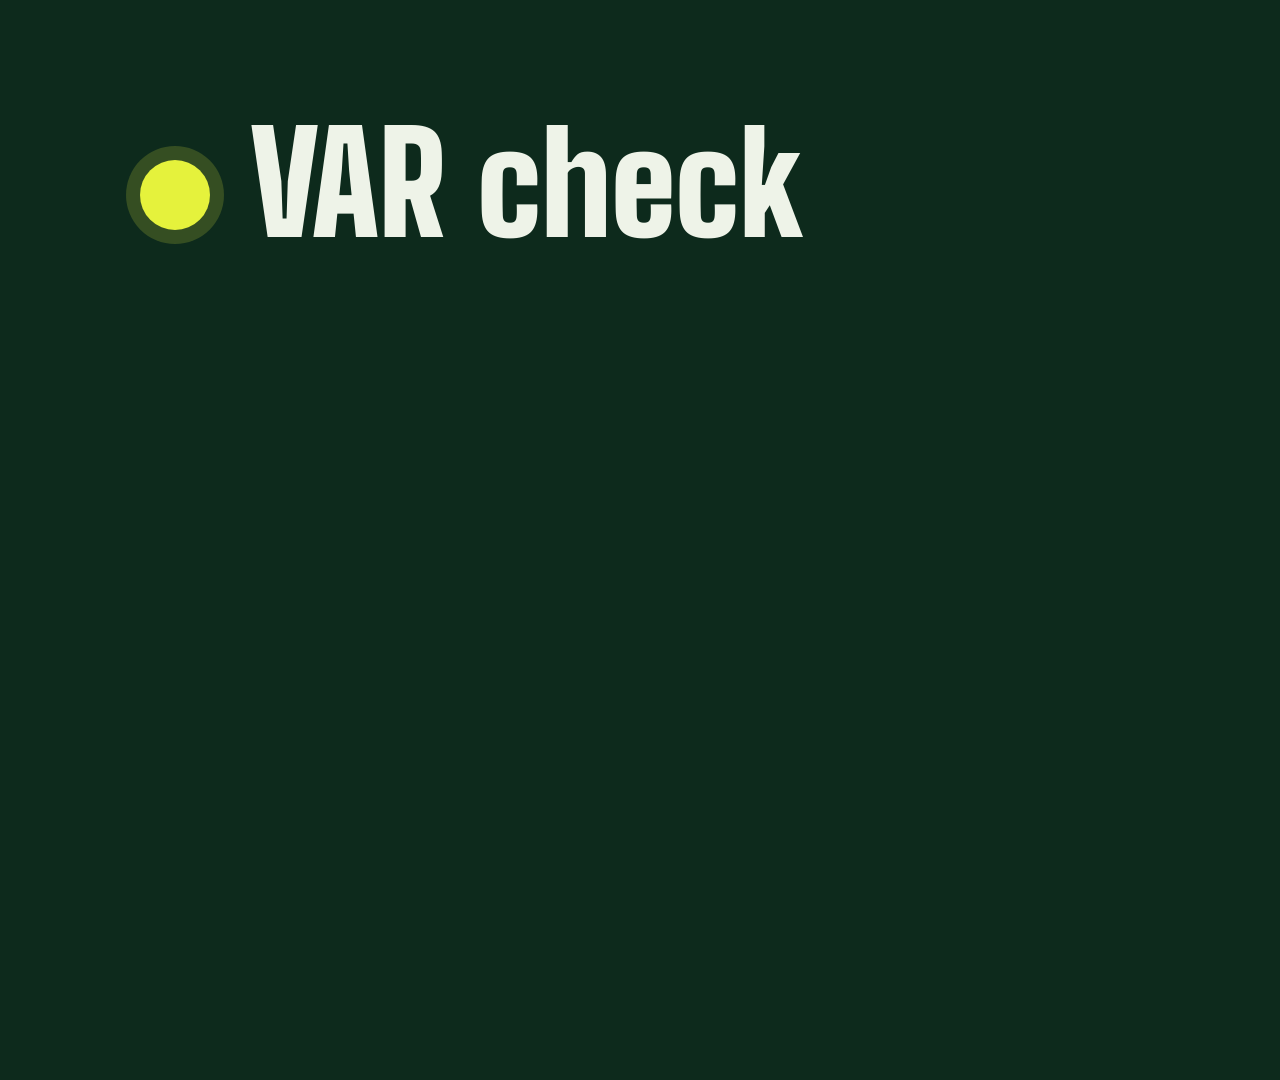
==== video/scenes.html @ a3830e38 "Held-out RefBench, latency, tracing, groundedness eval, Azure AI Speech, student budget" ====
<!doctype html>
<html lang="en">
<head>
<meta charset="utf-8">
<title>Fourth Official: video scenes</title>
<!-- Title, agents, RefBench, architecture and closing scenes for the demo video (video/record.py).
     Every line shown in the agents scene is real output from the agents (video/agents_log.json). -->
<style>
  @font-face { font-family: "Big Shoulders Display"; font-weight: 800; src: url(../web/fonts/big-shoulders-display-latin-800-normal.woff2) format("woff2"); }
  @font-face { font-family: "Big Shoulders Display"; font-weight: 900; src: url(../web/fonts/big-shoulders-display-latin-900-normal.woff2) format("woff2"); }
  @font-face { font-family: "Atkinson Hyperlegible"; font-weight: 400; src: url(../web/fonts/atkinson-hyperlegible-latin-400-normal.woff2) format("woff2"); }
  @font-face { font-family: "Atkinson Hyperlegible"; font-weight: 700; src: url(../web/fonts/atkinson-hyperlegible-latin-700-normal.woff2) format("woff2"); }
  :root { --bg: #0d2a1c; --grass: #1d5b3a; --chalk: #eef3e8; --ink: #13212b; --paper: #f4f7f1; --ref: #e5f23c; --alarm: #e5352b; --muted: #9fb3a6;
          --display: "Big Shoulders Display", sans-serif; --text: "Atkinson Hyperlegible", sans-serif; }
  * { box-sizing: border-box; }
  html, body { margin: 0; width: 1920px; height: 1080px; overflow: hidden; background: var(--bg); color: var(--chalk); font-family: var(--text); }
  .scene { position: absolute; inset: 0; padding: 120px 140px; display: none; }
  .scene.on { display: block; }
  .step { position: absolute; inset: 120px 140px; opacity: 0; transition: opacity .6s ease; }
  .step.on { opacity: 1; }
  .huge { font-family: var(--display); font-weight: 900; font-size: 300px; line-height: .85; color: var(--ref); margin: 0; }
  .big { font-family: var(--display); font-weight: 900; font-size: 140px; line-height: .9; margin: 0; }
  .lead { font-size: 52px; line-height: 1.25; max-width: 1400px; margin: 40px 0 0; }
  .small { font-size: 26px; color: var(--muted); margin-top: 36px; }
  .dot { display: inline-block; width: 70px; height: 70px; border-radius: 50%; background: var(--ref); vertical-align: middle; margin-right: 40px;
         box-shadow: 0 0 0 14px rgba(229, 242, 60, .18); animation: pulse 1.2s ease-in-out infinite; }
  @keyframes pulse { 50% { box-shadow: 0 0 0 34px rgba(229, 242, 60, 0); } }

  /* agents */
  .agents { display: grid; grid-template-columns: 520px 1fr; gap: 60px; height: 100%; }
  .agents h2 { font-family: var(--display); font-weight: 900; font-size: 84px; line-height: .95; margin: 0 0 40px; }
  .agents ol { list-style: none; margin: 0; padding: 0; display: flex; flex-direction: column; gap: 26px; }
  .agents li { font-size: 30px; line-height: 1.3; padding-left: 26px; border-left: 8px solid rgba(238, 243, 232, .2); color: var(--muted); transition: all .4s; }
  .agents li b { display: block; font-size: 38px; color: var(--chalk); }
  .agents li.on { border-left-color: var(--ref); color: var(--chalk); }
  .term { background: #07120c; border: 2px solid #1f3a2b; padding: 36px 40px; font-family: "DejaVu Sans Mono", Consolas, monospace; font-size: 25px; line-height: 1.5;
          white-space: pre-wrap; overflow: hidden; height: 840px; color: #cfe0d4; }
  .term .cmd { color: var(--ref); }
  .term .ok { color: #8fe3a5; }
  .term .drop { color: #ff8a7f; }

  /* refbench */
  .bars { margin-top: 50px; display: flex; flex-direction: column; gap: 46px; }
  .bar { display: grid; grid-template-columns: 560px 1fr 200px; align-items: center; gap: 30px; font-size: 36px; }
  .bar .track { height: 70px; background: rgba(238, 243, 232, .12); position: relative; }
  .bar .fill { position: absolute; inset: 0 auto 0 0; width: 0; background: var(--chalk); transition: width 1.6s cubic-bezier(.2, .7, .2, 1); }
  .bar.agents-row .fill { background: var(--ref); }
  .bar .val { font-family: var(--display); font-weight: 900; font-size: 84px; }
  .facts { display: flex; gap: 90px; margin-top: 50px; font-size: 30px; color: var(--muted); }
  .facts b { display: block; font-family: var(--display); font-size: 72px; color: var(--chalk); font-weight: 900; }

  /* architecture */
  svg text { font-family: var(--text); }
</style>
</head>
<body>

<section class="scene" id="title">
  <div class="step" data-at="0"><p class="big"><span class="dot"></span>VAR check</p></div>
  <div class="step" data-at="2.6">
    <p class="huge">74%</p>
    <p class="lead">of Premier League fans say the reasoning behind VAR decisions is not clear.</p>
    <p class="small">Football Supporters' Association survey of almost 8,000 fans, reported by BBC Sport, March 2026.</p>
  </div>
  <div class="step" data-at="7.2">
    <p class="big">Fourth Official</p>
    <p class="lead">What the referee could see. The Law that applies. The decision, on every screen, and never before the officials make it.</p>
  </div>
</section>

<section class="scene" id="agents">
  <div class="agents">
    <div>
      <h2>Agents on Microsoft Foundry</h2>
      <ol>
        <li data-agent="0"><b>Laws Clerk</b>finds the clause in the IFAB Laws (Azure AI Search) and quotes it word for word</li>
        <li data-agent="1"><b>Verifier</b>no AI: every number must match its measurement, no decision before the officials</li>
        <li data-agent="2"><b>Contradicteur</b>removes any sentence that says more than its evidence</li>
        <li data-agent="3"><b>Narrator</b>one card per screen, club and language, checked again</li>
      </ol>
    </div>
    <div class="term" id="term"></div>
  </div>
</section>

<section class="scene" id="refbench">
  <p class="big">RefBench</p>
  <p class="lead" id="rb-lead" style="font-size:36px;margin-top:24px">Synthetic incidents with answers from explicit rules. The agents never see the answers.</p>
  <div class="bars">
    <div class="bar"><span>Trusting the call on the field</span><div class="track"><div class="fill" id="rb-on"></div></div><span class="val" id="rb-on-v"></span></div>
    <div class="bar agents-row"><span>Fourth Official agents</span><div class="track"><div class="fill" id="rb-ag"></div></div><span class="val" id="rb-ag-v"></span></div>
  </div>
  <div class="facts" id="rb-facts"></div>
</section>

<section class="scene" id="architecture">
  <p class="big" style="font-size:96px">Built on Azure, on a student account</p>
  <svg viewBox="0 0 1640 700" width="1640" height="700" style="margin-top:40px" aria-label="Architecture">
    <defs><marker id="arr" viewBox="0 0 10 10" refX="9" refY="5" markerWidth="8" markerHeight="8" orient="auto"><path d="M0 0 L10 5 L0 10 z" fill="#eef3e8"/></marker></defs>
    <g font-size="24" fill="#eef3e8">
      <!-- row 1: the live chain -->
      <g id="chain"></g>
    </g>
  </svg>
</section>

<section class="scene" id="end">
  <div class="step" data-at="0">
    <p class="big">Fourth Official</p>
    <p class="lead">Never ahead of the officials.<br>Every sentence has evidence.<br>Every number matches it.</p>
    <p class="lead" style="color:var(--ref)">Built by two students on Azure for Students.<br>No credit card. Free tiers. <span id="cost"></span></p>
    <p class="small">Synthetic match: every club, player and official is fictional. Code: github.com/Delmas2005/MicrosoftHackthon</p>
  </div>
</section>

<script>
  // What the whole hackathon cost, from Azure Cost Management (resource group rg-fourth-official).
  const COST = "€0.19";
  const BUDGET = `Azure for Students: free tiers, no credit card. The whole hackathon so far: ${COST} of student credit.`;
  const scene = new URLSearchParams(location.search).get("scene") || "title";
  if (scene === "end") document.getElementById("cost").textContent = `${COST} of student credit, so far.`;
  document.getElementById(scene).classList.add("on");
  const at = (s, f) => setTimeout(f, s * 1000);
  for (const st of document.querySelectorAll(`#${scene} .step`)) {
    at(+st.dataset.at, () => {
      document.querySelectorAll(`#${scene} .step.on`).forEach((x) => x.classList.remove("on"));
      st.classList.add("on");
    });
  }

  if (scene === "agents") {
    fetch("agents_log.json").then((r) => r.json()).then((log) => {
      const term = document.getElementById("term");
      let t = 0.3;
      for (const block of log) {
        at(t, () => document.querySelectorAll("[data-agent]").forEach((li) => li.classList.toggle("on", +li.dataset.agent === block.agent)));
        for (const line of block.lines) {
          at(t, () => {
            const span = document.createElement("span");
            span.className = line.startsWith(">") ? "cmd" : /dropped|DROPPED/.test(line) ? "drop" : /OK|caught/.test(line) ? "ok" : "";
            span.textContent = line + "\n";
            term.append(span);
            term.scrollTop = term.scrollHeight;
          });
          t += block.pace || 0.32;
        }
        t += 0.9;
      }
    });
  }

  if (scene === "refbench") {
    fetch("refbench.json").then((r) => r.json()).then((rb) => {
      document.getElementById("rb-lead").textContent = rb.lead ||
        `${rb.items} synthetic incidents (penalties, offside, handball, red cards, holding), with answers from explicit rules. The agents never see the answers.`;
      const set = (id, v) => { document.getElementById(id + "-v").textContent = `${Math.round(v * 100)}%`; at(0.6, () => (document.getElementById(id).style.width = `${v * 100}%`)); };
      set("rb-on", rb.on_field_accuracy); set("rb-ag", rb.agents_accuracy);
      const facts = document.getElementById("rb-facts");
      for (const [label, v] of rb.facts) facts.insertAdjacentHTML("beforeend", `<div><b>${v}</b>${label}</div>`);
      if (rb.verdict) at(2.5, () => facts.insertAdjacentHTML("afterend", `<p class="lead" style="font-size:40px;color:var(--ref)">${rb.verdict}</p>`));
    });
  }

  if (scene === "architecture") {
    const g = document.getElementById("chain");
    const box = (x, y, w, h, title, sub, accent) => g.insertAdjacentHTML("beforeend",
      `<rect x="${x}" y="${y}" width="${w}" height="${h}" fill="${accent ? "#e5f23c" : "none"}" stroke="#eef3e8" stroke-width="2"/>` +
      `<text x="${x + 16}" y="${y + 42}" font-size="27" font-weight="700" fill="${accent ? "#13212b" : "#eef3e8"}">${title}</text>` +
      sub.map((line, i) => `<text x="${x + 16}" y="${y + 76 + i * 28}" font-size="20" fill="${accent ? "#13212b" : "#9fb3a6"}">${line}</text>`).join(""));
    const arrow = (x1, y1, x2, y2) => g.insertAdjacentHTML("beforeend",
      `<line x1="${x1}" y1="${y1}" x2="${x2}" y2="${y2}" stroke="#eef3e8" stroke-width="2" marker-end="url(#arr)"/>`);
    const W = 228, GAP = 44, Y = 30, H = 150, xs = [0, 1, 2, 3, 4, 5].map((i) => i * (W + GAP));
    box(xs[0], Y, W, H, "Match feed", ["replayed live", "VAR outcomes hidden"]);
    box(xs[1], Y, W, H, "Spotter", ["incident, VAR check,", "decision settled"]);
    box(xs[2], Y, W, H, "Agents", ["Microsoft Foundry:", "gpt-5-mini, 4.1-mini"], true);
    box(xs[3], Y, W, H, "Verifier", ["no AI: evidence,", "numbers, timing"]);
    box(xs[4], Y, W, H, "Web PubSub", ["cards pushed", "to every screen"]);
    box(xs[5], Y, W, H, "Azure Storage", ["static website: TV,", "stadium, phone"]);
    for (let i = 0; i < 5; i++) arrow(xs[i] + W, Y + H / 2, xs[i + 1] - 4, Y + H / 2);
    const W2 = 360, X2 = [0, 1, 2, 3].map((i) => i * (W2 + 66)), Y2 = 300;
    box(X2[0], Y2, W2, H, "Azure AI Search", ["IFAB Laws of the Game", "2025/26, free tier"]);
    box(X2[1], Y2, W2, H, "Referee's Eye", ["12 MCP tools: sight lines,", "best view, offside"]);
    box(X2[2], Y2, W2, H, "Application Insights", ["a trace of every agent", "and every model call"]);
    box(X2[3], Y2, W2, H, "Azure AI Speech", ["neural voice for the", "audio cards, free tier"]);
    arrow(X2[0] + 200, Y2, xs[2] + 40, Y + H + 4);
    arrow(X2[1] + 160, Y2, xs[2] + 110, Y + H + 4);
    arrow(xs[2] + 190, Y + H + 4, X2[2] + 80, Y2 - 4);
    arrow(X2[3] + 200, Y2, xs[5] + 110, Y + H + 4);
    g.insertAdjacentHTML("beforeend", `<text x="0" y="530" font-size="27" fill="#eef3e8">Laws Clerk, Contradicteur and Narrator write; the verifier and the Contradicteur check every sentence.</text>`);
    g.insertAdjacentHTML("beforeend", `<text x="0" y="574" font-size="27" fill="#9fb3a6">If a model is slow or fails, the template card stays on screen: the match never waits for AI.</text>`);
    g.insertAdjacentHTML("beforeend", `<text x="0" y="650" font-size="34" font-weight="700" fill="#e5f23c">${BUDGET}</text>`);
  }
</script>
</body>
</html>
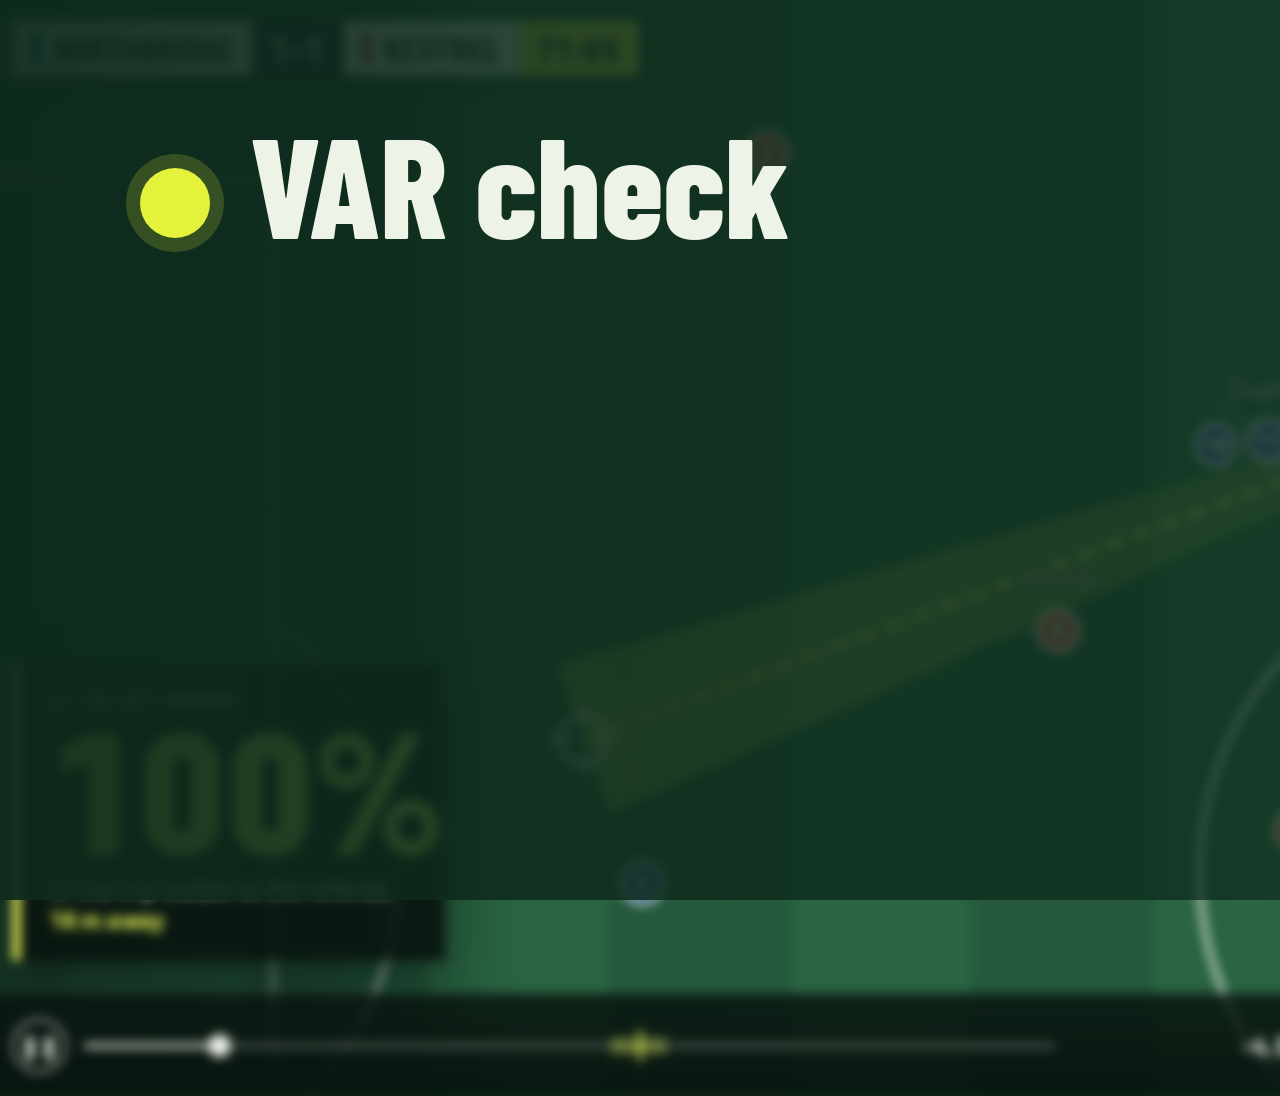
==== commit 56e8f6b6: "Broadcast redesign: Barlow, smooth motion, LED board, phone frame, video with crossfades" ====
--- a/video/scenes.html
+++ b/video/scenes.html
@@ -6,20 +6,24 @@
 <!-- Title, agents, RefBench, architecture and closing scenes for the demo video (video/record.py).
      Every line shown in the agents scene is real output from the agents (video/agents_log.json). -->
 <style>
-  @font-face { font-family: "Big Shoulders Display"; font-weight: 800; src: url(../web/fonts/big-shoulders-display-latin-800-normal.woff2) format("woff2"); }
-  @font-face { font-family: "Big Shoulders Display"; font-weight: 900; src: url(../web/fonts/big-shoulders-display-latin-900-normal.woff2) format("woff2"); }
-  @font-face { font-family: "Atkinson Hyperlegible"; font-weight: 400; src: url(../web/fonts/atkinson-hyperlegible-latin-400-normal.woff2) format("woff2"); }
-  @font-face { font-family: "Atkinson Hyperlegible"; font-weight: 700; src: url(../web/fonts/atkinson-hyperlegible-latin-700-normal.woff2) format("woff2"); }
+  @font-face { font-family: "Barlow Condensed"; font-weight: 700; src: url(../web/fonts/barlow-condensed-latin-700-normal.woff2) format("woff2"); }
+  @font-face { font-family: "Barlow Condensed"; font-weight: 800; src: url(../web/fonts/barlow-condensed-latin-800-normal.woff2) format("woff2"); }
+  @font-face { font-family: "Barlow"; font-weight: 400; src: url(../web/fonts/barlow-latin-400-normal.woff2) format("woff2"); }
+  @font-face { font-family: "Barlow"; font-weight: 500; src: url(../web/fonts/barlow-latin-500-normal.woff2) format("woff2"); }
+  @font-face { font-family: "Barlow"; font-weight: 700; src: url(../web/fonts/barlow-latin-700-normal.woff2) format("woff2"); }
   :root { --bg: #0d2a1c; --grass: #1d5b3a; --chalk: #eef3e8; --ink: #13212b; --paper: #f4f7f1; --ref: #e5f23c; --alarm: #e5352b; --muted: #9fb3a6;
-          --display: "Big Shoulders Display", sans-serif; --text: "Atkinson Hyperlegible", sans-serif; }
+          --display: "Barlow Condensed", sans-serif; --text: "Barlow", sans-serif; }
   * { box-sizing: border-box; }
   html, body { margin: 0; width: 1920px; height: 1080px; overflow: hidden; background: var(--bg); color: var(--chalk); font-family: var(--text); }
   .scene { position: absolute; inset: 0; padding: 120px 140px; display: none; }
   .scene.on { display: block; }
-  .step { position: absolute; inset: 120px 140px; opacity: 0; transition: opacity .6s ease; }
+  .step { position: absolute; inset: 120px 140px; opacity: 0; transition: opacity .6s ease; z-index: 2; }
+  #title iframe.bg { position: absolute; inset: 0; width: 1920px; height: 1080px; border: 0; z-index: 0; filter: blur(5px) saturate(.85); transform: scale(1.03); }
+  #title .veil { position: absolute; inset: 0; z-index: 1;
+    background: linear-gradient(90deg, rgba(13, 42, 28, .94) 0, rgba(13, 42, 28, .84) 55%, rgba(13, 42, 28, .72) 100%); }
   .step.on { opacity: 1; }
-  .huge { font-family: var(--display); font-weight: 900; font-size: 300px; line-height: .85; color: var(--ref); margin: 0; }
-  .big { font-family: var(--display); font-weight: 900; font-size: 140px; line-height: .9; margin: 0; }
+  .huge { font-family: var(--display); font-weight: 800; font-size: 300px; line-height: .85; color: var(--ref); margin: 0; }
+  .big { font-family: var(--display); font-weight: 800; font-size: 140px; line-height: .9; margin: 0; }
   .lead { font-size: 52px; line-height: 1.25; max-width: 1400px; margin: 40px 0 0; }
   .small { font-size: 26px; color: var(--muted); margin-top: 36px; }
   .dot { display: inline-block; width: 70px; height: 70px; border-radius: 50%; background: var(--ref); vertical-align: middle; margin-right: 40px;
@@ -28,7 +32,7 @@
 
   /* agents */
   .agents { display: grid; grid-template-columns: 520px 1fr; gap: 60px; height: 100%; }
-  .agents h2 { font-family: var(--display); font-weight: 900; font-size: 84px; line-height: .95; margin: 0 0 40px; }
+  .agents h2 { font-family: var(--display); font-weight: 800; font-size: 84px; line-height: .95; margin: 0 0 40px; }
   .agents ol { list-style: none; margin: 0; padding: 0; display: flex; flex-direction: column; gap: 26px; }
   .agents li { font-size: 30px; line-height: 1.3; padding-left: 26px; border-left: 8px solid rgba(238, 243, 232, .2); color: var(--muted); transition: all .4s; }
   .agents li b { display: block; font-size: 38px; color: var(--chalk); }
@@ -45,9 +49,9 @@
   .bar .track { height: 70px; background: rgba(238, 243, 232, .12); position: relative; }
   .bar .fill { position: absolute; inset: 0 auto 0 0; width: 0; background: var(--chalk); transition: width 1.6s cubic-bezier(.2, .7, .2, 1); }
   .bar.agents-row .fill { background: var(--ref); }
-  .bar .val { font-family: var(--display); font-weight: 900; font-size: 84px; }
+  .bar .val { font-family: var(--display); font-weight: 800; font-size: 84px; }
   .facts { display: flex; gap: 90px; margin-top: 50px; font-size: 30px; color: var(--muted); }
-  .facts b { display: block; font-family: var(--display); font-size: 72px; color: var(--chalk); font-weight: 900; }
+  .facts b { display: block; font-family: var(--display); font-size: 72px; color: var(--chalk); font-weight: 800; }
 
   /* architecture */
   svg text { font-family: var(--text); }
@@ -56,6 +60,9 @@
 <body>
 
 <section class="scene" id="title">
+  <!-- The product from the first frame: a live replay behind the opening lines. -->
+  <iframe class="bg" src="../web/?screen=tv&amp;incident=INC-04&amp;phase=checking&amp;clean" title="Replay" aria-hidden="true" tabindex="-1"></iframe>
+  <div class="veil"></div>
   <div class="step" data-at="0"><p class="big"><span class="dot"></span>VAR check</p></div>
   <div class="step" data-at="2.6">
     <p class="huge">74%</p>
@@ -64,7 +71,7 @@
   </div>
   <div class="step" data-at="7.2">
     <p class="big">Fourth Official</p>
-    <p class="lead">What the referee could see. The Law that applies. The decision, on every screen, and never before the officials make it.</p>
+    <p class="lead">What the referee could see. The Law that applies.<br>The decision on every screen, never before the officials.</p>
   </div>
 </section>
 
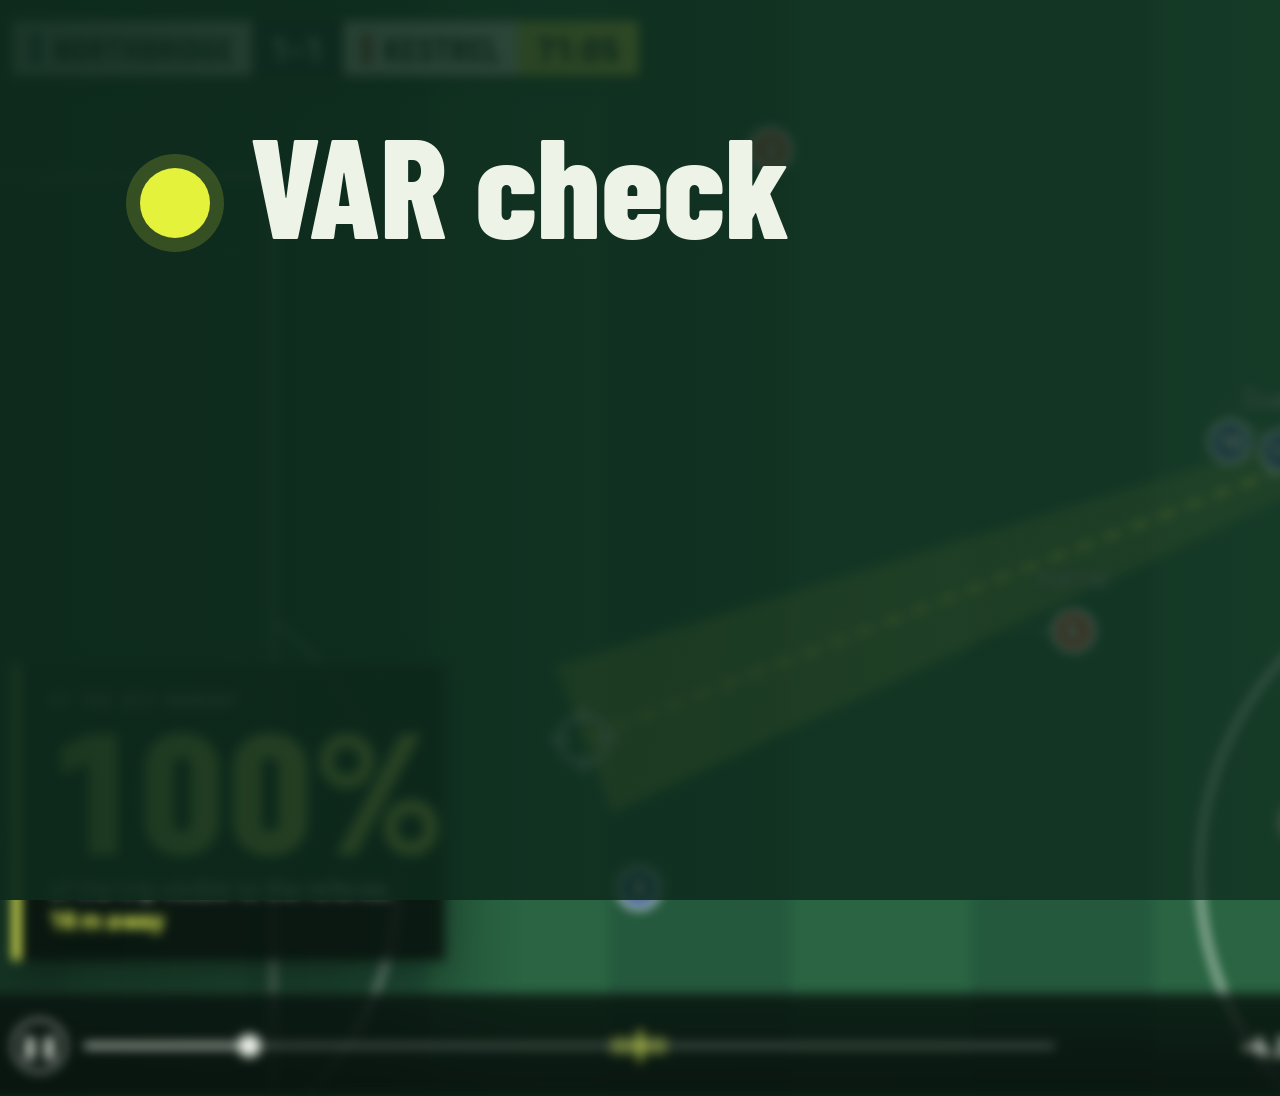
==== commit 4e65b909: "Final: 1440p video, cost €1.70, broadcast redesign" ====
--- a/video/scenes.html
+++ b/video/scenes.html
@@ -122,10 +122,10 @@
 
 <script>
   // What the whole hackathon cost, from Azure Cost Management (resource group rg-fourth-official).
-  const COST = "€0.19";
-  const BUDGET = `Azure for Students: free tiers, no credit card. The whole hackathon so far: ${COST} of student credit.`;
+  const COST = "€1.70";
+  const BUDGET = `Azure for Students: free tiers, no credit card. The whole hackathon: ${COST} of student credit.`;
   const scene = new URLSearchParams(location.search).get("scene") || "title";
-  if (scene === "end") document.getElementById("cost").textContent = `${COST} of student credit, so far.`;
+  if (scene === "end") document.getElementById("cost").textContent = `${COST} of student credit, in total.`;
   document.getElementById(scene).classList.add("on");
   const at = (s, f) => setTimeout(f, s * 1000);
   for (const st of document.querySelectorAll(`#${scene} .step`)) {
